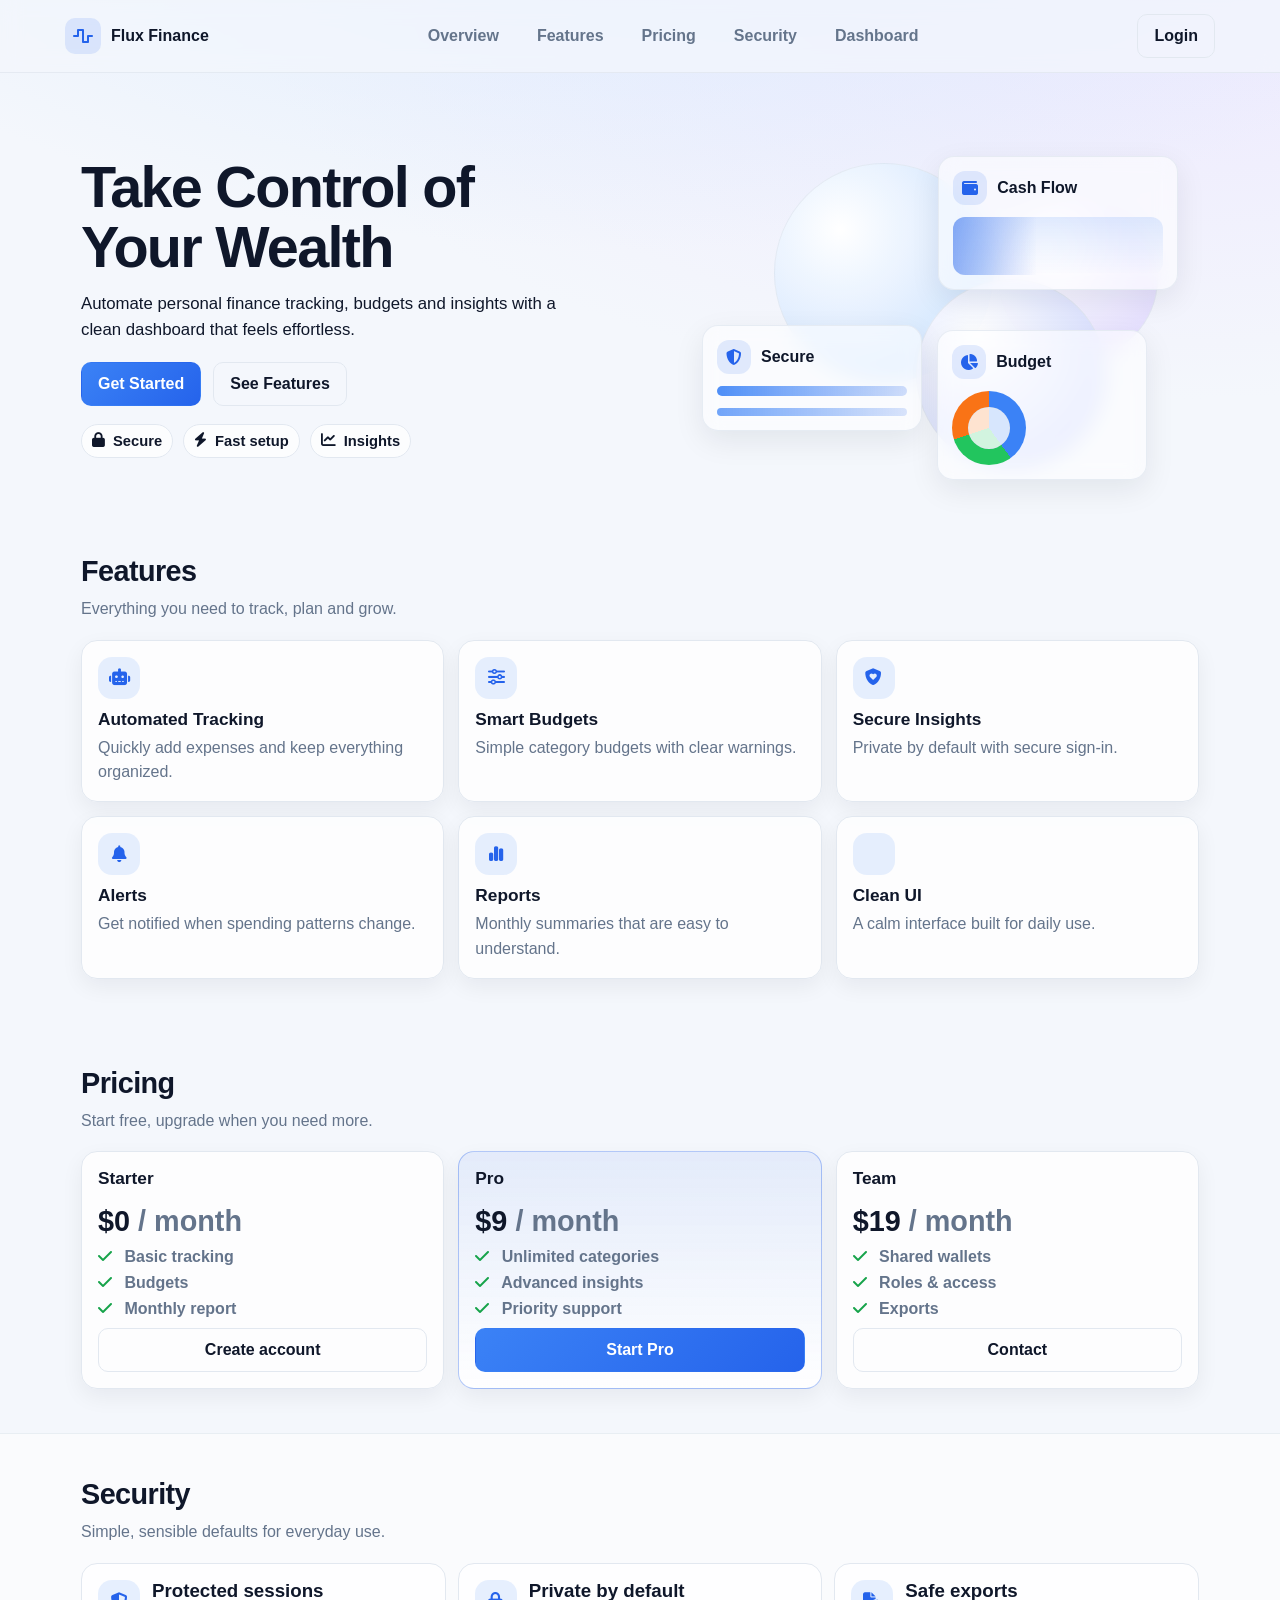
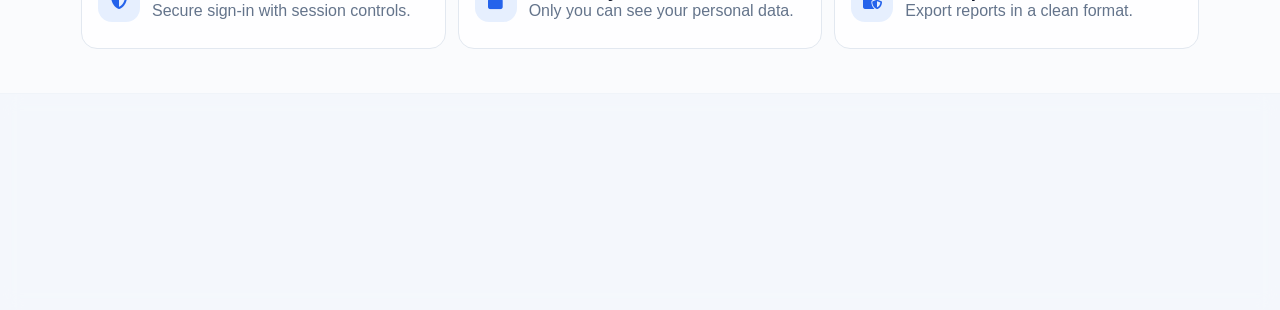
==== index.html @ 690cc694 "feat:the whole project is upload once" ====
<!doctype html>
<html lang="en">
  <head>
    <meta charset="UTF-8" />
    <meta name="viewport" content="width=device-width, initial-scale=1.0" />
    <title>Flux Finance</title>
    <link
      rel="stylesheet"
      href="https://cdnjs.cloudflare.com/ajax/libs/font-awesome/6.4.0/css/all.min.css"
    />
    <link rel="stylesheet" href="css/style.css" />
  </head>
  <body>
    <header class="site-header">
      <div class="container header-row">
        <a class="brand" href="index.html" aria-label="Flux Finance Home">
          <span class="brand-mark" aria-hidden="true">
            <i class="fa-solid fa-wave-square"></i>
          </span>
          <span class="brand-name">Flux Finance</span>
        </a>

        <nav class="nav" aria-label="Primary">
          <input class="nav-toggle" type="checkbox" id="nav-toggle" />
          <label class="nav-toggle-btn" for="nav-toggle" aria-label="Toggle menu">
            <i class="fa-solid fa-bars"></i>
          </label>
          <ul class="nav-list">
            <li><a href="#overview">Overview</a></li>
            <li><a href="#features">Features</a></li>
            <li><a href="#pricing">Pricing</a></li>
            <li><a href="#security">Security</a></li>
            <li><a href="login.html">Dashboard</a></li>
          </ul>
        </nav>

        <div class="header-actions">
          <a class="btn btn-ghost" href="login.html">Login</a>
        </div>
      </div>
    </header>

    <main>
      <section id="overview" class="hero">
        <div class="container hero-grid">
          <div class="hero-text">
            <h1 class="move">Take Control of</h1>
            <h1 class="move delay-1">Your Wealth</h1>
            <p class="lead move delay-2">
              Automate personal finance tracking, budgets and insights with a clean
              dashboard that feels effortless.
            </p>
            <div class="hero-cta move delay-3">
              <a class="btn btn-primary" href="login.html">Get Started</a>
              <a class="btn btn-ghost" href="#features">See Features</a>
            </div>
            <div class="hero-badges move delay-4">
              <span class="badge"><i class="fa-solid fa-lock"></i> Secure</span>
              <span class="badge"><i class="fa-solid fa-bolt"></i> Fast setup</span>
              <span class="badge"
                ><i class="fa-solid fa-chart-line"></i> Insights</span
              >
            </div>
          </div>

          <div class="hero-visual" aria-hidden="true">
            <div class="orb orb-a"></div>
            <div class="orb orb-b"></div>
            <div class="orb orb-c"></div>

            <div class="glass card-mini card-mini-a">
              <div class="mini-top">
                <span class="mini-icon"
                  ><i class="fa-solid fa-shield-halved"></i
                ></span>
                <span class="mini-title">Secure</span>
              </div>
              <div class="mini-bar"></div>
              <div class="mini-bar thin"></div>
            </div>

            <div class="glass card-mini card-mini-b">
              <div class="mini-top">
                <span class="mini-icon"><i class="fa-solid fa-wallet"></i></span>
                <span class="mini-title">Cash Flow</span>
              </div>
              <div class="mini-chart"></div>
            </div>

            <div class="glass card-mini card-mini-c">
              <div class="mini-top">
                <span class="mini-icon"><i class="fa-solid fa-chart-pie"></i></span>
                <span class="mini-title">Budget</span>
              </div>
              <div class="mini-donut"></div>
            </div>
          </div>
        </div>
      </section>

      <section id="features" class="section">
        <div class="container">
          <div class="section-head">
            <h2>Features</h2>
            <p class="muted">Everything you need to track, plan and grow.</p>
          </div>

          <div class="cards">
            <article class="card">
              <div class="card-icon"><i class="fa-solid fa-robot"></i></div>
              <h3>Automated Tracking</h3>
              <p class="muted">Quickly add expenses and keep everything organized.</p>
            </article>
            <article class="card">
              <div class="card-icon"><i class="fa-solid fa-sliders"></i></div>
              <h3>Smart Budgets</h3>
              <p class="muted">Simple category budgets with clear warnings.</p>
            </article>
            <article class="card">
              <div class="card-icon"><i class="fa-solid fa-shield-heart"></i></div>
              <h3>Secure Insights</h3>
              <p class="muted">Private by default with secure sign-in.</p>
            </article>
            <article class="card">
              <div class="card-icon"><i class="fa-solid fa-bell"></i></div>
              <h3>Alerts</h3>
              <p class="muted">Get notified when spending patterns change.</p>
            </article>
            <article class="card">
              <div class="card-icon"><i class="fa-solid fa-chart-simple"></i></div>
              <h3>Reports</h3>
              <p class="muted">Monthly summaries that are easy to understand.</p>
            </article>
            <article class="card">
              <div class="card-icon"><i class="fa-solid fa-sparkles"></i></div>
              <h3>Clean UI</h3>
              <p class="muted">A calm interface built for daily use.</p>
            </article>
          </div>
        </div>
      </section>

      <section id="pricing" class="section">
        <div class="container">
          <div class="section-head">
            <h2>Pricing</h2>
            <p class="muted">Start free, upgrade when you need more.</p>
          </div>
          <div class="cards pricing">
            <article class="card price">
              <h3>Starter</h3>
              <div class="price-tag">$0 <span class="muted">/ month</span></div>
              <ul class="list">
                <li><i class="fa-solid fa-check"></i> Basic tracking</li>
                <li><i class="fa-solid fa-check"></i> Budgets</li>
                <li><i class="fa-solid fa-check"></i> Monthly report</li>
              </ul>
              <a class="btn btn-ghost" href="login.html">Create account</a>
            </article>
            <article class="card price featured">
              <h3>Pro</h3>
              <div class="price-tag">$9 <span class="muted">/ month</span></div>
              <ul class="list">
                <li><i class="fa-solid fa-check"></i> Unlimited categories</li>
                <li><i class="fa-solid fa-check"></i> Advanced insights</li>
                <li><i class="fa-solid fa-check"></i> Priority support</li>
              </ul>
              <a class="btn btn-primary" href="login.html">Start Pro</a>
            </article>
            <article class="card price">
              <h3>Team</h3>
              <div class="price-tag">$19 <span class="muted">/ month</span></div>
              <ul class="list">
                <li><i class="fa-solid fa-check"></i> Shared wallets</li>
                <li><i class="fa-solid fa-check"></i> Roles & access</li>
                <li><i class="fa-solid fa-check"></i> Exports</li>
              </ul>
              <a class="btn btn-ghost" href="login.html">Contact</a>
            </article>
          </div>
        </div>
      </section>

      <section id="security" class="section section-soft">
        <div class="container">
          <div class="section-head">
            <h2>Security</h2>
            <p class="muted">Simple, sensible defaults for everyday use.</p>
          </div>
          <div class="security">
            <div class="security-card">
              <div class="card-icon"><i class="fa-solid fa-shield-halved"></i></div>
              <div>
                <h3>Protected sessions</h3>
                <p class="muted">Secure sign-in with session controls.</p>
              </div>
            </div>
            <div class="security-card">
              <div class="card-icon"><i class="fa-solid fa-lock"></i></div>
              <div>
                <h3>Private by default</h3>
                <p class="muted">Only you can see your personal data.</p>
              </div>
            </div>
            <div class="security-card">
              <div class="card-icon"><i class="fa-solid fa-file-shield"></i></div>
              <div>
                <h3>Safe exports</h3>
                <p class="muted">Export reports in a clean format.</p>
              </div>
            </div>
          </div>
        </div>
      </section>
    </main>

    <footer class="footer">
      <div class="container footer-grid">
        <div>
          <div class="footer-brand">
            <span class="brand-mark" aria-hidden="true">
              <i class="fa-solid fa-wave-square"></i>
            </span>
            <span>Flux Finance</span>
          </div>
          <p class="muted">A clean UI starter for a personal finance tracker.</p>
        </div>
        <div class="footer-links">
          <a href="#features">Features</a>
          <a href="#pricing">Pricing</a>
          <a href="#security">Security</a>
          <a href="login.html">Login</a>
        </div>
        <div class="footer-social">
          <a aria-label="X (Twitter)" href="https://x.com/" target="_blank" rel="noopener noreferrer"
            ><i class="fa-brands fa-twitter"></i
          ></a>
          <a aria-label="Instagram" href="https://instagram.com/" target="_blank" rel="noopener noreferrer"
            ><i class="fa-brands fa-instagram"></i
          ></a>
          <a aria-label="GitHub" href="https://github.com/" target="_blank" rel="noopener noreferrer"
            ><i class="fa-brands fa-github"></i
          ></a>
          <a aria-label="LinkedIn" href="https://linkedin.com/" target="_blank" rel="noopener noreferrer"
            ><i class="fa-brands fa-linkedin"></i
          ></a>
        </div>
      </div>
      <div class="container footer-bottom muted small">
        <span>© 2026 Flux Finance</span>
        <span>Made for your finance tracker</span>
      </div>
    </footer>
  </body>
</html>
---- css/style.css ----
* {
  margin: 0;
  padding: 0;
  box-sizing: border-box;
}

:root {
  --bg: #f4f7fc;
  --card: #ffffff;
  --text: #0f172a;
  --muted: #64748b;
  --border: #e2e8f0;
  --primary: #2563eb;
  --primary2: #3b82f6;
  --shadow: 0 10px 30px rgba(15, 23, 42, 0.08);
}

html {
  scroll-behavior: smooth;
}

body {
  min-height: 100vh;
  font-family: Arial, Helvetica, sans-serif;
  background: radial-gradient(900px 400px at 50% -150px, #dbeafe, transparent),
    radial-gradient(900px 400px at 90% 0, #ede9fe, transparent), var(--bg);
  color: var(--text);
}

a {
  color: inherit;
  text-decoration: none;
}

.container {
  width: 100%;
  max-width: 1150px;
  margin: 0 auto;
  padding: 0 16px;
}

.muted {
  color: var(--muted);
}

.small {
  font-size: 0.9rem;
}

.btn {
  display: inline-flex;
  align-items: center;
  justify-content: center;
  gap: 10px;
  padding: 12px 16px;
  border-radius: 10px;
  border: 1px solid var(--border);
  background: var(--card);
  font-weight: 700;
  cursor: pointer;
}

.btn-primary {
  border-color: transparent;
  background: linear-gradient(135deg, var(--primary2), var(--primary));
  color: #fff;
}

.btn-ghost {
  background: transparent;
}

.badge {
  display: inline-flex;
  align-items: center;
  gap: 8px;
  padding: 8px 10px;
  border: 1px solid var(--border);
  background: rgba(255, 255, 255, 0.7);
  border-radius: 999px;
  font-weight: 700;
  font-size: 0.92rem;
}

.brand {
  display: inline-flex;
  align-items: center;
  gap: 10px;
  font-weight: 800;
}

.brand-mark {
  width: 36px;
  height: 36px;
  border-radius: 10px;
  display: inline-flex;
  align-items: center;
  justify-content: center;
  background: rgba(37, 99, 235, 0.12);
  color: var(--primary);
}

.site-header {
  position: sticky;
  top: 0;
  z-index: 50;
  background: rgba(244, 247, 252, 0.7);
  backdrop-filter: blur(10px);
  border-bottom: 1px solid rgba(226, 232, 240, 0.8);
}

.header-row {
  display: flex;
  align-items: center;
  justify-content: space-between;
  gap: 14px;
  padding: 14px 0;
}

.nav {
  position: relative;
}

.nav-toggle {
  position: absolute;
  opacity: 0;
  pointer-events: none;
}

.nav-toggle-btn {
  display: none;
  border: 1px solid var(--border);
  background: rgba(255, 255, 255, 0.8);
  border-radius: 10px;
  padding: 10px 12px;
  cursor: pointer;
}

.nav-list {
  display: flex;
  align-items: center;
  gap: 18px;
  list-style: none;
}

.nav-list a {
  display: inline-flex;
  padding: 10px 10px;
  border-radius: 10px;
  color: var(--muted);
  font-weight: 700;
}

.nav-list a:hover {
  color: var(--text);
  background: rgba(255, 255, 255, 0.6);
}

.glass {
  background: rgba(255, 255, 255, 0.55);
  border: 1px solid rgba(226, 232, 240, 0.8);
  box-shadow: var(--shadow);
  backdrop-filter: blur(10px);
  border-radius: 16px;
}

.hero {
  padding: 54px 0 24px;
}

.hero-grid {
  display: grid;
  grid-template-columns: 1.05fr 0.95fr;
  gap: 28px;
  align-items: center;
}

.hero-text h1 {
  font-size: clamp(2.2rem, 5vw, 3.6rem);
  letter-spacing: -0.03em;
  line-height: 1.05;
}

.lead {
  margin-top: 14px;
  font-size: 1.05rem;
  line-height: 1.55;
  max-width: 52ch;
}

.hero-cta {
  margin-top: 18px;
  display: flex;
  gap: 12px;
  flex-wrap: wrap;
}

.hero-badges {
  margin-top: 18px;
  display: flex;
  gap: 10px;
  flex-wrap: wrap;
}

.hero-visual {
  position: relative;
  min-height: 360px;
}

.orb {
  position: absolute;
  border-radius: 50%;
  opacity: 0.95;
  border: 1px solid rgba(226, 232, 240, 0.8);
}

.orb-a {
  width: 220px;
  height: 220px;
  left: 18%;
  top: 10%;
  background: radial-gradient(circle at 30% 30%, #ffffff, #bfdbfe);
}

.orb-b {
  width: 160px;
  height: 160px;
  right: 8%;
  top: 20%;
  background: radial-gradient(circle at 30% 30%, #ffffff, #ddd6fe);
}

.orb-c {
  width: 190px;
  height: 190px;
  right: 18%;
  bottom: 5%;
  background: radial-gradient(circle at 30% 30%, #ffffff, #c7d2fe);
}

.card-mini {
  position: absolute;
  padding: 14px;
  width: 220px;
}

.card-mini-a {
  left: 4%;
  top: 55%;
}

.card-mini-b {
  right: 4%;
  top: 8%;
  width: 240px;
}

.card-mini-c {
  right: 10%;
  bottom: 2%;
  width: 210px;
}

.mini-top {
  display: flex;
  align-items: center;
  gap: 10px;
  font-weight: 800;
}

.mini-icon {
  width: 34px;
  height: 34px;
  border-radius: 12px;
  display: inline-flex;
  align-items: center;
  justify-content: center;
  background: rgba(37, 99, 235, 0.12);
  color: var(--primary);
}

.mini-bar {
  height: 10px;
  border-radius: 999px;
  background: linear-gradient(90deg, rgba(59, 130, 246, 0.9), rgba(37, 99, 235, 0.2));
  margin-top: 12px;
}

.mini-bar.thin {
  height: 8px;
  opacity: 0.8;
}

.mini-chart {
  margin-top: 12px;
  height: 58px;
  border-radius: 12px;
  background: linear-gradient(180deg, rgba(59, 130, 246, 0.15), rgba(59, 130, 246, 0));
  position: relative;
  overflow: hidden;
}

.mini-chart::after {
  content: "";
  position: absolute;
  inset: 0;
  background: linear-gradient(90deg, transparent, rgba(37, 99, 235, 0.6), transparent);
  transform: translateX(-60%);
  animation: sweep 2.6s ease-in-out infinite;
}

@keyframes sweep {
  0% {
    transform: translateX(-60%);
    opacity: 0.4;
  }
  60% {
    transform: translateX(60%);
    opacity: 0.7;
  }
  100% {
    transform: translateX(60%);
    opacity: 0.2;
  }
}

.mini-donut {
  margin-top: 12px;
  width: 74px;
  height: 74px;
  border-radius: 50%;
  background: conic-gradient(#3b82f6 0 40%, #22c55e 40% 70%, #f97316 70% 100%);
  position: relative;
}

.mini-donut::after {
  content: "";
  position: absolute;
  inset: 16px;
  border-radius: 50%;
  background: rgba(255, 255, 255, 0.8);
  border: 1px solid rgba(226, 232, 240, 0.8);
}

.section {
  padding: 44px 0;
}

.section-soft {
  background: rgba(255, 255, 255, 0.55);
  border-top: 1px solid rgba(226, 232, 240, 0.7);
  border-bottom: 1px solid rgba(226, 232, 240, 0.7);
}

.section-head h2 {
  font-size: 1.8rem;
  letter-spacing: -0.02em;
}

.section-head p {
  margin-top: 8px;
  line-height: 1.6;
}

.cards {
  margin-top: 18px;
  display: grid;
  grid-template-columns: repeat(3, minmax(0, 1fr));
  gap: 14px;
}

.card {
  padding: 16px;
  border-radius: 16px;
  background: rgba(255, 255, 255, 0.8);
  border: 1px solid var(--border);
  box-shadow: 0 8px 22px rgba(15, 23, 42, 0.06);
}

.card-icon {
  width: 42px;
  height: 42px;
  border-radius: 14px;
  display: inline-flex;
  align-items: center;
  justify-content: center;
  background: rgba(59, 130, 246, 0.12);
  color: var(--primary);
  margin-bottom: 10px;
  font-size: 1.05rem;
}

.card h3 {
  font-size: 1.08rem;
  margin-bottom: 6px;
}

.card p {
  line-height: 1.55;
}

.pricing .price {
  display: grid;
  gap: 10px;
}

.price-tag {
  font-size: 1.8rem;
  font-weight: 900;
}

.price.featured {
  border-color: rgba(37, 99, 235, 0.35);
  background: linear-gradient(180deg, rgba(37, 99, 235, 0.08), rgba(255, 255, 255, 0.9));
}

.list {
  list-style: none;
  display: grid;
  gap: 8px;
  color: var(--muted);
  font-weight: 800;
}

.list i {
  color: #16a34a;
  margin-right: 8px;
}

.security {
  margin-top: 18px;
  display: grid;
  grid-template-columns: repeat(3, minmax(0, 1fr));
  gap: 12px;
}

.security-card {
  display: flex;
  gap: 12px;
  align-items: flex-start;
  padding: 16px;
  border-radius: 16px;
  background: rgba(255, 255, 255, 0.85);
  border: 1px solid var(--border);
}

.footer {
  padding: 34px 0;
  border-top: 1px solid rgba(226, 232, 240, 0.8);
  background: rgba(244, 247, 252, 0.65);
  backdrop-filter: blur(10px);
}

.footer-grid {
  display: grid;
  grid-template-columns: 1.2fr 1fr 1fr;
  gap: 14px;
  align-items: start;
}

.footer-brand {
  display: inline-flex;
  align-items: center;
  gap: 10px;
  font-weight: 900;
  margin-bottom: 8px;
}

.footer-links {
  display: grid;
  gap: 10px;
  font-weight: 900;
  color: var(--muted);
}

.footer-links a:hover {
  color: var(--text);
}

.footer-social {
  display: flex;
  gap: 10px;
  justify-content: flex-end;
  flex-wrap: wrap;
}

.footer-social a {
  width: 40px;
  height: 40px;
  border-radius: 12px;
  border: 1px solid var(--border);
  background: rgba(255, 255, 255, 0.75);
  display: inline-flex;
  align-items: center;
  justify-content: center;
  color: var(--muted);
  line-height: 1;
}

.footer-social a:hover {
  color: var(--text);
}

.footer-bottom {
  margin-top: 16px;
  padding-top: 12px;
  border-top: 1px solid rgba(226, 232, 240, 0.8);
  display: flex;
  justify-content: space-between;
  gap: 10px;
  flex-wrap: wrap;
}

.move {
  animation: move 0.75s ease both;
}

.delay-1 {
  animation-delay: 0.06s;
}

.delay-2 {
  animation-delay: 0.12s;
}

.delay-3 {
  animation-delay: 0.18s;
}

.delay-4 {
  animation-delay: 0.24s;
}

@keyframes move {
  0% {
    transform: translateY(100px);
    opacity: 0;
  }
  100% {
    opacity: 1;
    transform: translateY(0);
  }
}

@media (max-width: 980px) {
  .hero-grid {
    grid-template-columns: 1fr;
  }
  .hero-visual {
    min-height: 320px;
  }
  .cards {
    grid-template-columns: repeat(2, minmax(0, 1fr));
  }
  .security {
    grid-template-columns: 1fr;
  }
  .footer-grid {
    grid-template-columns: 1fr;
  }
  .footer-social {
    justify-content: flex-start;
  }
}

@media (max-width: 720px) {
  .nav-toggle-btn {
    display: inline-flex;
    align-items: center;
    justify-content: center;
  }
  .nav-list {
    display: none;
    position: absolute;
    right: 0;
    top: 52px;
    width: min(320px, 92vw);
    padding: 10px;
    background: rgba(255, 255, 255, 0.95);
    border: 1px solid var(--border);
    border-radius: 16px;
    box-shadow: var(--shadow);
    flex-direction: column;
    align-items: stretch;
    gap: 6px;
  }
  .nav-toggle:checked ~ .nav-list {
    display: flex;
  }
  .nav-list a {
    justify-content: center;
  }
  .cards {
    grid-template-columns: 1fr;
  }
  .hero {
    padding-top: 44px;
  }
}
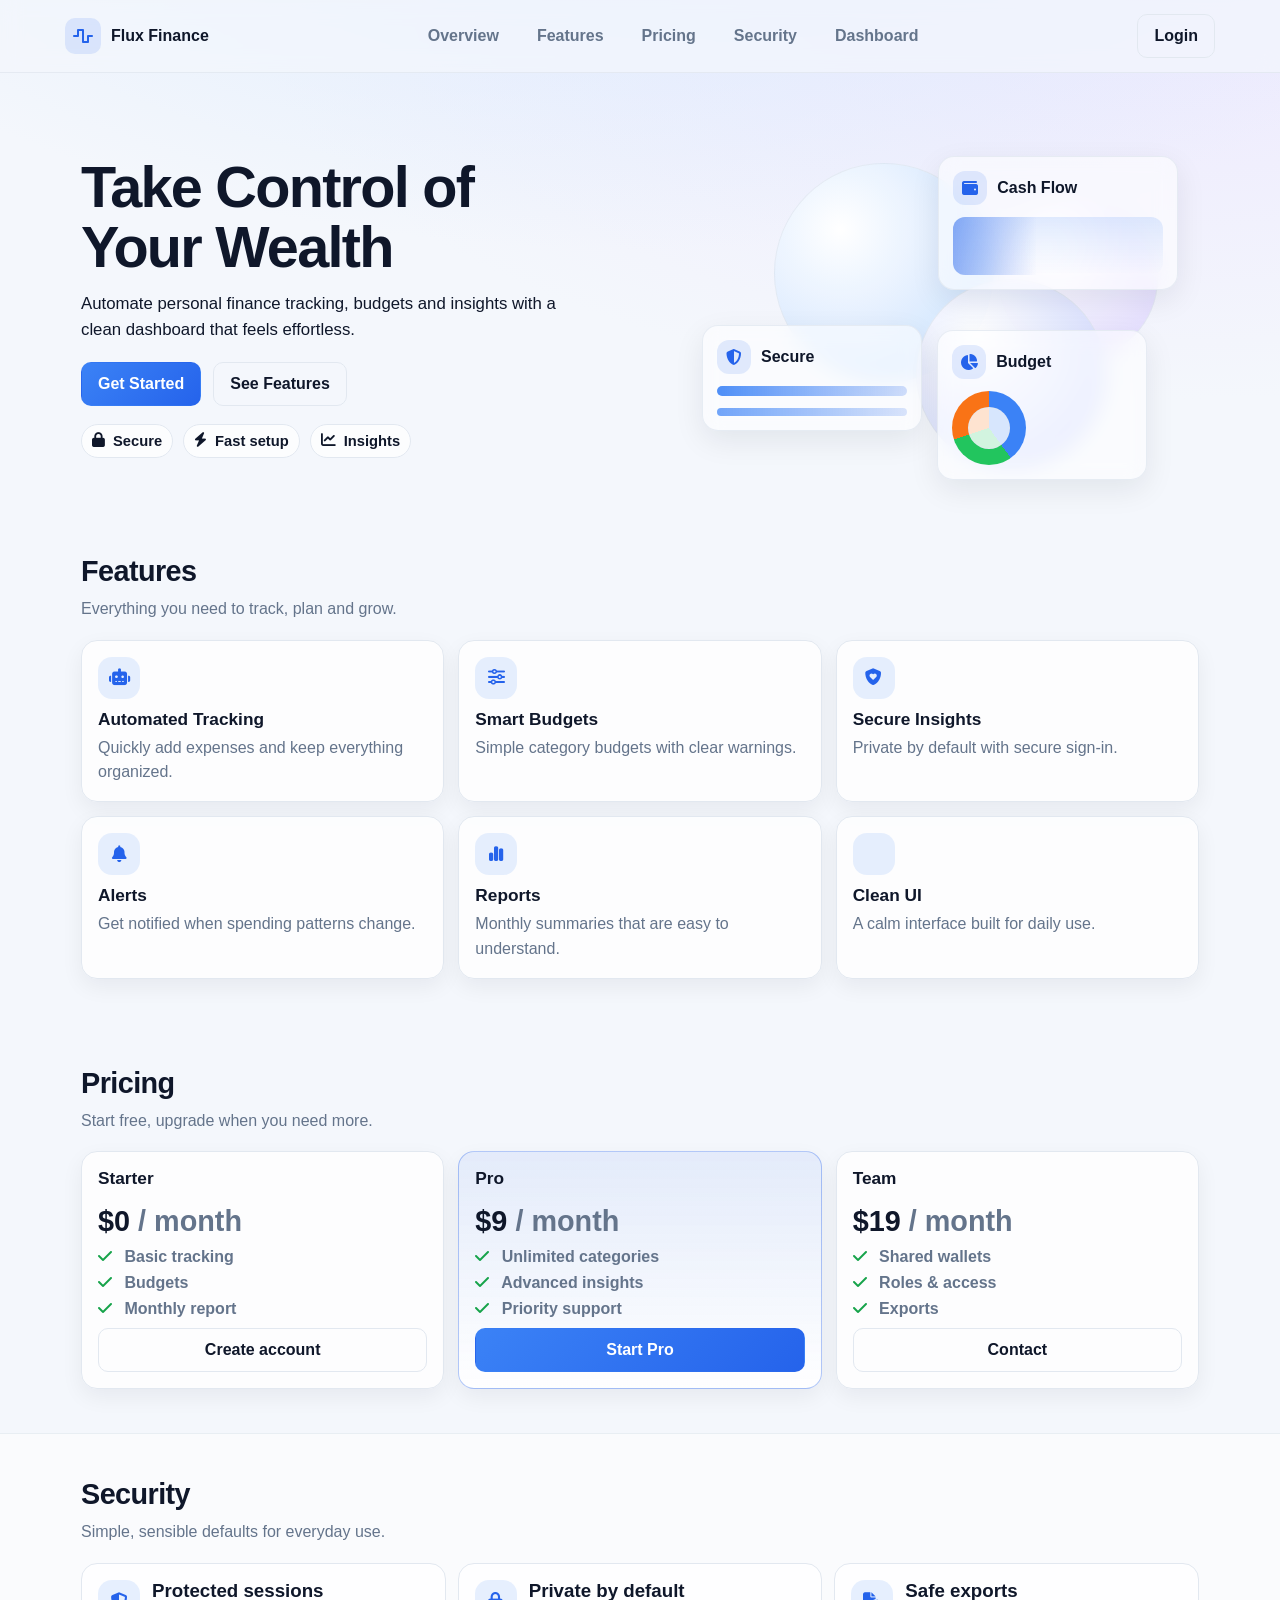
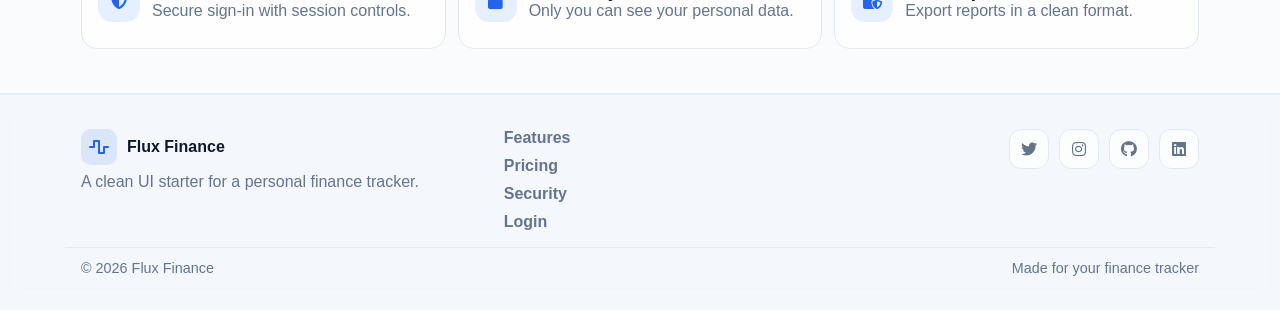
==== commit 6e374253: "feat:link part" ====
--- a/index.html
+++ b/index.html
@@ -4,6 +4,7 @@
     <meta charset="UTF-8" />
     <meta name="viewport" content="width=device-width, initial-scale=1.0" />
     <title>Flux Finance</title>
+    <link rel="icon" type="image/png" href="asserts/logo.png" />
     <link
       rel="stylesheet"
       href="https://cdnjs.cloudflare.com/ajax/libs/font-awesome/6.4.0/css/all.min.css"
